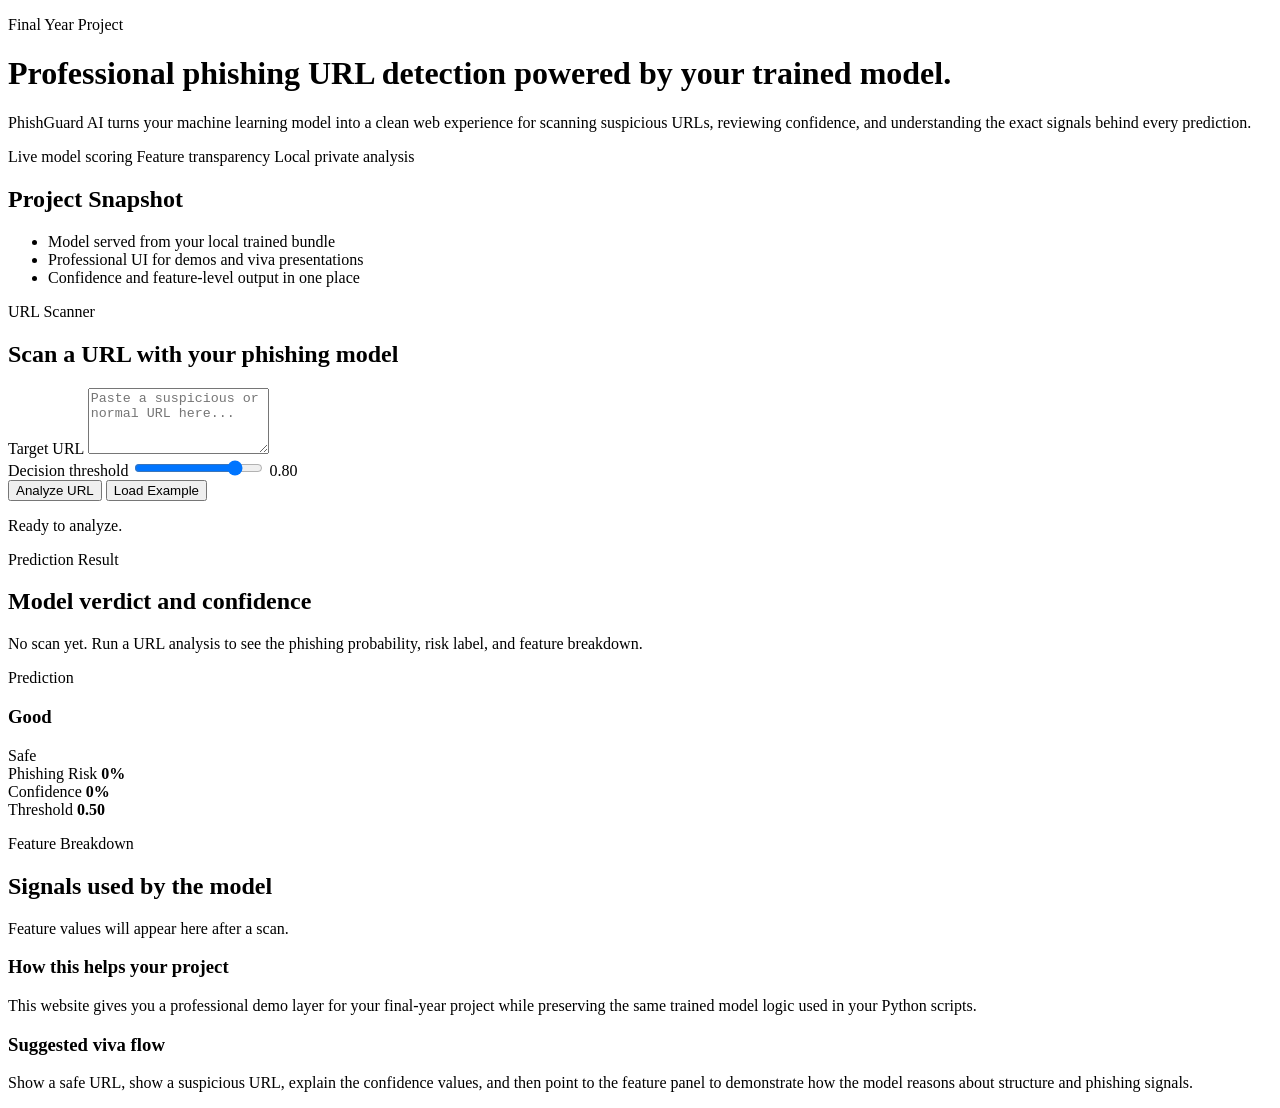
==== web/index.html @ 2d77cf12 "Initial commit" ====
<!DOCTYPE html>
<html lang="en">
<head>
  <meta charset="UTF-8">
  <meta name="viewport" content="width=device-width, initial-scale=1.0">
  <title>PhishGuard AI</title>
  <link rel="stylesheet" href="/styles.css">
</head>
<body>
  <div class="page-shell">
    <header class="hero">
      <div class="hero-copy">
        <p class="eyebrow">Final Year Project</p>
        <h1>Professional phishing URL detection powered by your trained model.</h1>
        <p class="hero-text">
          PhishGuard AI turns your machine learning model into a clean web experience for scanning suspicious URLs,
          reviewing confidence, and understanding the exact signals behind every prediction.
        </p>
        <div class="hero-badges">
          <span>Live model scoring</span>
          <span>Feature transparency</span>
          <span>Local private analysis</span>
        </div>
      </div>
      <div class="hero-panel">
        <div class="glass-card">
          <h2>Project Snapshot</h2>
          <ul>
            <li>Model served from your local trained bundle</li>
            <li>Professional UI for demos and viva presentations</li>
            <li>Confidence and feature-level output in one place</li>
          </ul>
        </div>
      </div>
    </header>

    <main class="content-grid">
      <section class="scan-card">
        <div class="section-heading">
          <p class="section-label">URL Scanner</p>
          <h2>Scan a URL with your phishing model</h2>
        </div>

        <form id="scan-form" class="scan-form">
          <label for="url-input">Target URL</label>
          <textarea id="url-input" name="url" rows="4" placeholder="Paste a suspicious or normal URL here..."></textarea>

          <div class="controls">
            <div class="threshold-control">
              <label for="threshold-input">Decision threshold</label>
              <input id="threshold-input" type="range" min="0.1" max="0.95" step="0.05" value="0.8">
              <span id="threshold-value">0.80</span>
            </div>
            <div class="button-row">
              <button type="submit" class="primary-btn">Analyze URL</button>
              <button type="button" id="example-btn" class="secondary-btn">Load Example</button>
            </div>
          </div>
        </form>

        <p id="status-text" class="status-text">Ready to analyze.</p>
      </section>

      <section class="result-card">
        <div class="section-heading">
          <p class="section-label">Prediction Result</p>
          <h2>Model verdict and confidence</h2>
        </div>

        <div id="result-empty" class="empty-state">
          <p>No scan yet. Run a URL analysis to see the phishing probability, risk label, and feature breakdown.</p>
        </div>

        <div id="result-panel" class="result-panel hidden">
          <div class="result-top">
            <div>
              <p class="mini-label">Prediction</p>
              <h3 id="result-label">Good</h3>
            </div>
            <div class="pill" id="result-pill">Safe</div>
          </div>

          <div class="metric-grid">
            <div class="metric-box">
              <span>Phishing Risk</span>
              <strong id="risk-value">0%</strong>
            </div>
            <div class="metric-box">
              <span>Confidence</span>
              <strong id="confidence-value">0%</strong>
            </div>
            <div class="metric-box">
              <span>Threshold</span>
              <strong id="threshold-display">0.50</strong>
            </div>
          </div>

          <div class="bar-wrap">
            <div class="bar-track">
              <div id="risk-bar" class="bar-fill"></div>
            </div>
          </div>

          <div class="analysis-copy">
            <p id="result-summary"></p>
          </div>
        </div>
      </section>
    </main>

    <section class="feature-card">
      <div class="section-heading">
        <p class="section-label">Feature Breakdown</p>
        <h2>Signals used by the model</h2>
      </div>
      <div id="feature-grid" class="feature-grid">
        <div class="feature-placeholder">Feature values will appear here after a scan.</div>
      </div>
    </section>

    <section class="info-band">
      <div class="info-block">
        <h3>How this helps your project</h3>
        <p>
          This website gives you a professional demo layer for your final-year project while preserving the same
          trained model logic used in your Python scripts.
        </p>
      </div>
      <div class="info-block">
        <h3>Suggested viva flow</h3>
        <p>
          Show a safe URL, show a suspicious URL, explain the confidence values, and then point to the feature panel
          to demonstrate how the model reasons about structure and phishing signals.
        </p>
      </div>
    </section>
  </div>

  <script src="/app.js"></script>
</body>
</html>
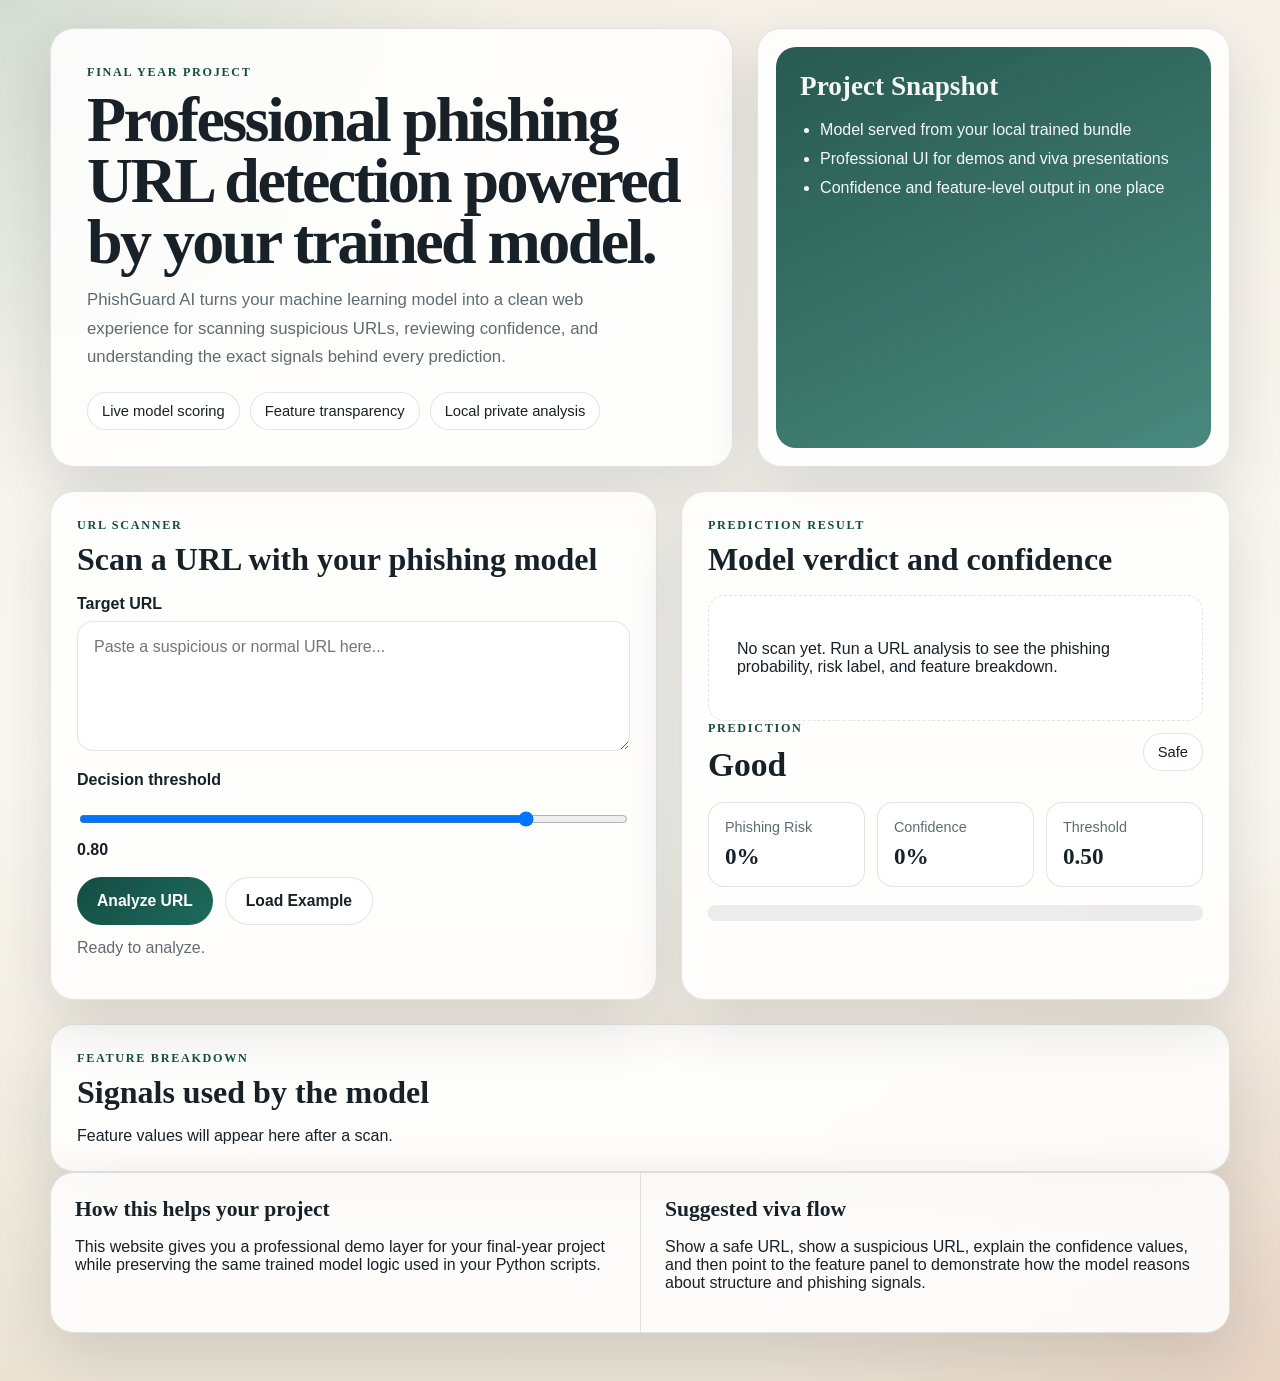
==== commit 6a80d617: "Fix relative paths for CSS and JS" ====
--- a/web/index.html
+++ b/web/index.html
@@ -4,7 +4,7 @@
   <meta charset="UTF-8">
   <meta name="viewport" content="width=device-width, initial-scale=1.0">
   <title>PhishGuard AI</title>
-  <link rel="stylesheet" href="/styles.css">
+  <link rel="stylesheet" href="./styles.css">
 </head>
 <body>
   <div class="page-shell">
@@ -136,6 +136,6 @@
     </section>
   </div>
 
-  <script src="/app.js"></script>
+  <script src="./app.js"></script>
 </body>
 </html>
--- a/web/styles.css
+++ b/web/styles.css
@@ -0,0 +1,387 @@
+:root {
+  --bg: #f5f1e8;
+  --bg-accent: #ebe4d5;
+  --ink: #182127;
+  --muted: #5f6b73;
+  --panel: rgba(255, 255, 255, 0.86);
+  --panel-strong: #ffffff;
+  --line: rgba(24, 33, 39, 0.12);
+  --brand: #1c6b5c;
+  --brand-strong: #154c42;
+  --danger: #c75b49;
+  --danger-strong: #8f372a;
+  --safe: #3f7f57;
+  --shadow: 0 22px 60px rgba(31, 36, 41, 0.14);
+  --radius-lg: 24px;
+  --radius-md: 16px;
+}
+
+* {
+  box-sizing: border-box;
+}
+
+body {
+  margin: 0;
+  font-family: Georgia, "Times New Roman", serif;
+  color: var(--ink);
+  background:
+    radial-gradient(circle at top left, rgba(28, 107, 92, 0.15), transparent 28%),
+    radial-gradient(circle at bottom right, rgba(199, 91, 73, 0.12), transparent 28%),
+    linear-gradient(180deg, var(--bg), #faf8f2 55%, var(--bg-accent));
+}
+
+.page-shell {
+  width: min(1180px, calc(100% - 32px));
+  margin: 0 auto;
+  padding: 28px 0 48px;
+}
+
+.hero {
+  display: grid;
+  grid-template-columns: 1.3fr 0.9fr;
+  gap: 24px;
+  align-items: stretch;
+  margin-bottom: 24px;
+}
+
+.hero-copy,
+.hero-panel,
+.scan-card,
+.result-card,
+.feature-card,
+.info-band {
+  border: 1px solid var(--line);
+  border-radius: var(--radius-lg);
+  background: var(--panel);
+  box-shadow: var(--shadow);
+}
+
+.hero-copy {
+  padding: 36px;
+}
+
+.hero-copy h1 {
+  margin: 0 0 14px;
+  font-size: clamp(2.2rem, 5vw, 4.25rem);
+  line-height: 0.95;
+  letter-spacing: -0.04em;
+}
+
+.eyebrow,
+.section-label,
+.mini-label {
+  margin: 0 0 10px;
+  color: var(--brand-strong);
+  text-transform: uppercase;
+  letter-spacing: 0.14em;
+  font-size: 0.76rem;
+  font-weight: 700;
+}
+
+.hero-text,
+.info-block p,
+.analysis-copy p,
+.feature-placeholder,
+.empty-state p,
+.status-text {
+  font-family: "Segoe UI", Tahoma, sans-serif;
+}
+
+.hero-text {
+  margin: 0 0 20px;
+  font-size: 1.05rem;
+  line-height: 1.7;
+  color: var(--muted);
+  max-width: 60ch;
+}
+
+.hero-badges {
+  display: flex;
+  flex-wrap: wrap;
+  gap: 10px;
+}
+
+.hero-badges span,
+.pill {
+  display: inline-flex;
+  align-items: center;
+  border-radius: 999px;
+  padding: 10px 14px;
+  border: 1px solid var(--line);
+  background: rgba(255, 255, 255, 0.78);
+  font-family: "Segoe UI", Tahoma, sans-serif;
+  font-size: 0.92rem;
+}
+
+.hero-panel {
+  padding: 18px;
+}
+
+.glass-card {
+  height: 100%;
+  border-radius: 20px;
+  padding: 24px;
+  background:
+    linear-gradient(155deg, rgba(21, 76, 66, 0.92), rgba(28, 107, 92, 0.8)),
+    linear-gradient(180deg, rgba(255, 255, 255, 0.08), transparent);
+  color: #f5f8f7;
+}
+
+.glass-card h2 {
+  margin-top: 0;
+  margin-bottom: 14px;
+  font-size: 1.7rem;
+}
+
+.glass-card ul {
+  margin: 0;
+  padding-left: 20px;
+  font-family: "Segoe UI", Tahoma, sans-serif;
+  line-height: 1.8;
+}
+
+.content-grid {
+  display: grid;
+  grid-template-columns: 1.05fr 0.95fr;
+  gap: 24px;
+  margin-bottom: 24px;
+}
+
+.scan-card,
+.result-card,
+.feature-card {
+  padding: 26px;
+}
+
+.section-heading h2 {
+  margin: 0 0 18px;
+  font-size: 2rem;
+  line-height: 1.05;
+}
+
+.scan-form label {
+  display: block;
+  margin-bottom: 8px;
+  font-family: "Segoe UI", Tahoma, sans-serif;
+  font-weight: 700;
+}
+
+textarea {
+  width: 100%;
+  resize: vertical;
+  min-height: 130px;
+  border-radius: var(--radius-md);
+  border: 1px solid var(--line);
+  padding: 16px;
+  font-size: 1rem;
+  font-family: "Segoe UI", Tahoma, sans-serif;
+  background: rgba(255, 255, 255, 0.95);
+  color: var(--ink);
+}
+
+.controls {
+  margin-top: 16px;
+  display: grid;
+  gap: 18px;
+}
+
+.threshold-control {
+  display: grid;
+  grid-template-columns: 1fr auto;
+  gap: 12px;
+  align-items: center;
+}
+
+.threshold-control input {
+  grid-column: 1 / -1;
+}
+
+#threshold-value {
+  font-family: "Segoe UI", Tahoma, sans-serif;
+  font-weight: 700;
+}
+
+.button-row {
+  display: flex;
+  gap: 12px;
+  flex-wrap: wrap;
+}
+
+button {
+  border: 0;
+  border-radius: 999px;
+  padding: 14px 20px;
+  cursor: pointer;
+  font-size: 0.98rem;
+  font-weight: 700;
+  font-family: "Segoe UI", Tahoma, sans-serif;
+}
+
+.primary-btn {
+  background: linear-gradient(135deg, var(--brand-strong), var(--brand));
+  color: white;
+}
+
+.secondary-btn {
+  background: white;
+  color: var(--ink);
+  border: 1px solid var(--line);
+}
+
+.status-text {
+  margin-top: 14px;
+  color: var(--muted);
+}
+
+.hidden {
+  display: none;
+}
+
+.empty-state {
+  border: 1px dashed var(--line);
+  border-radius: var(--radius-md);
+  padding: 28px;
+  background: rgba(255, 255, 255, 0.75);
+}
+
+.result-panel {
+  display: grid;
+  gap: 18px;
+}
+
+.result-top {
+  display: flex;
+  justify-content: space-between;
+  gap: 12px;
+  align-items: center;
+}
+
+.result-top h3 {
+  margin: 0;
+  font-size: 2.1rem;
+}
+
+.metric-grid {
+  display: grid;
+  grid-template-columns: repeat(3, 1fr);
+  gap: 12px;
+}
+
+.metric-box {
+  border-radius: var(--radius-md);
+  padding: 16px;
+  background: var(--panel-strong);
+  border: 1px solid var(--line);
+}
+
+.metric-box span {
+  display: block;
+  margin-bottom: 8px;
+  color: var(--muted);
+  font-family: "Segoe UI", Tahoma, sans-serif;
+  font-size: 0.9rem;
+}
+
+.metric-box strong {
+  font-size: 1.45rem;
+}
+
+.bar-wrap {
+  display: grid;
+  gap: 8px;
+}
+
+.bar-track {
+  height: 16px;
+  background: rgba(24, 33, 39, 0.08);
+  border-radius: 999px;
+  overflow: hidden;
+}
+
+.bar-fill {
+  height: 100%;
+  width: 0;
+  border-radius: 999px;
+  background: linear-gradient(90deg, #e6b24a, var(--danger));
+  transition: width 240ms ease;
+}
+
+.feature-grid {
+  display: grid;
+  grid-template-columns: repeat(auto-fit, minmax(160px, 1fr));
+  gap: 12px;
+}
+
+.feature-item {
+  border-radius: 16px;
+  padding: 14px;
+  border: 1px solid var(--line);
+  background: var(--panel-strong);
+}
+
+.feature-item span {
+  display: block;
+  font-family: "Segoe UI", Tahoma, sans-serif;
+  color: var(--muted);
+  font-size: 0.88rem;
+  margin-bottom: 8px;
+}
+
+.feature-item strong {
+  font-size: 1.08rem;
+}
+
+.info-band {
+  display: grid;
+  grid-template-columns: repeat(2, 1fr);
+  gap: 0;
+  overflow: hidden;
+}
+
+.info-block {
+  padding: 24px;
+}
+
+.info-block + .info-block {
+  border-left: 1px solid var(--line);
+}
+
+.info-block h3 {
+  margin: 0 0 10px;
+  font-size: 1.35rem;
+}
+
+.risk-safe {
+  color: var(--safe);
+}
+
+.risk-danger {
+  color: var(--danger-strong);
+}
+
+.pill-safe {
+  color: var(--safe);
+  background: rgba(63, 127, 87, 0.12);
+}
+
+.pill-danger {
+  color: var(--danger-strong);
+  background: rgba(199, 91, 73, 0.12);
+}
+
+@media (max-width: 900px) {
+  .hero,
+  .content-grid,
+  .info-band {
+    grid-template-columns: 1fr;
+  }
+
+  .metric-grid {
+    grid-template-columns: 1fr;
+  }
+
+  .info-block + .info-block {
+    border-left: 0;
+    border-top: 1px solid var(--line);
+  }
+}
